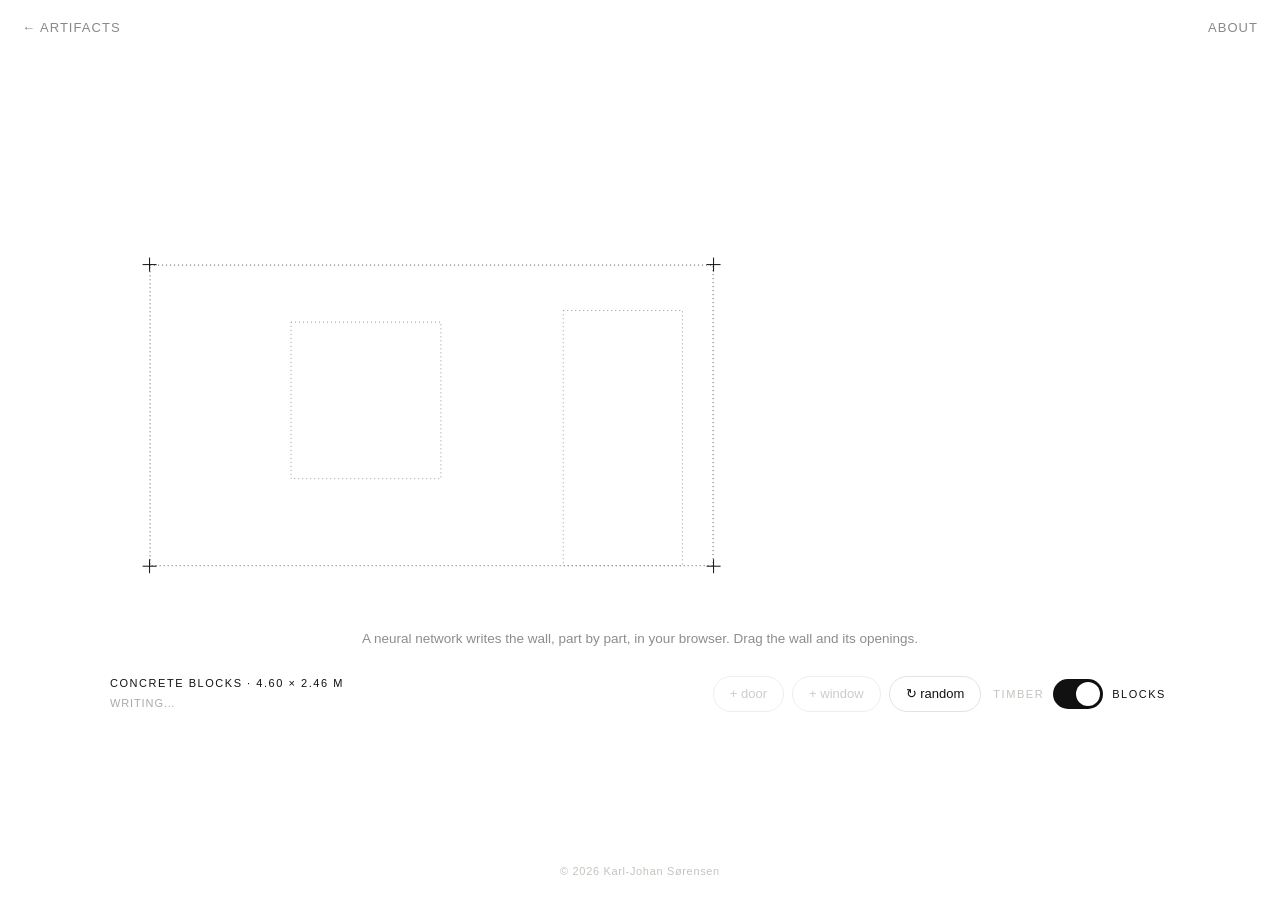
==== automake/index.html @ 66bc5e37 "Edge dragging, an about link, per-artifact default walls" ====
<!doctype html>
<html lang="en">
<head>
<meta charset="utf-8">
<meta name="viewport" content="width=device-width, initial-scale=1, viewport-fit=cover">
<title>Automake · draw a wall, a network fills it in</title>
<meta name="description" content="Drag a wall and its openings; a neural network writes every part of it, live, in your browser.">
<link rel="icon" href="data:image/svg+xml,%3Csvg xmlns='http://www.w3.org/2000/svg' viewBox='0 0 16 16'%3E%3Crect x='1' y='3' width='6' height='3' fill='%23c9bda6'/%3E%3Crect x='8' y='3' width='7' height='3' fill='%23c9bda6'/%3E%3Crect x='1' y='7' width='3' height='3' fill='%23e8e6e1'/%3E%3Crect x='5' y='7' width='6' height='3' fill='%23c9bda6'/%3E%3Crect x='12' y='7' width='3' height='3' fill='%23e8e6e1'/%3E%3Crect x='1' y='11' width='14' height='3' fill='%23c9bda6'/%3E%3C/svg%3E">
<script src="coi-serviceworker.min.js"></script><!-- MIT, Guido Zuidhof: shared memory for the model threads on hosts without COOP/COEP headers -->
<style>
* { box-sizing: border-box }
body { margin: 0; min-height: 100vh; background: #fff; color: #111; display: flex; flex-direction: column; justify-content: center;
  padding: env(safe-area-inset-top, 0) 24px calc(10px + env(safe-area-inset-bottom, 0));
  font: 15px/1.5 -apple-system, BlinkMacSystemFont, "Helvetica Neue", "Segoe UI", Arial, sans-serif; -webkit-font-smoothing: antialiased }
main { width: 100%; max-width: 1060px; margin: auto; display: flex; flex-direction: column; gap: 26px; padding: 24px 0 }
canvas { display: block; width: 100%; aspect-ratio: 2.3; min-height: 200px; max-height: 64vh; touch-action: none; outline: none; -webkit-tap-highlight-color: transparent }
p { margin: 0; text-align: center; color: #8d8d88; font-size: 13.5px }
.bar { display: flex; flex-wrap: wrap; align-items: flex-end; justify-content: space-between; gap: 14px }
#caption, #status { font-size: 11px; letter-spacing: .14em; text-transform: uppercase }
#status { color: #aaa; letter-spacing: .08em; margin-top: 4px; min-height: 1.5em }
.pills { display: flex; flex-wrap: wrap; gap: 8px }
button, select { font: inherit; font-size: 13px; line-height: 1.2; color: #111; background: #fff; border: 1px solid #e2e2de;
  border-radius: 999px; padding: 9px 16px; cursor: pointer; appearance: none; -webkit-appearance: none }
select { padding-right: 32px; background-image: linear-gradient(45deg, transparent 50%, #111 50%), linear-gradient(135deg, #111 50%, transparent 50%);
  background-position: right 17px center, right 13px center; background-size: 4px 4px; background-repeat: no-repeat }
button:hover { border-color: #bbb }
:disabled { color: #ccc; border-color: #eee; cursor: default; background-image: none }
.sw { display: inline-flex; align-items: center; gap: 9px; padding: 0 4px; cursor: pointer;
  font-size: 11px; letter-spacing: .14em; text-transform: uppercase; color: #c3c3be; -webkit-user-select: none; user-select: none }
.sw.frame .t, .sw.block .b { color: #111 }
#script { appearance: none; -webkit-appearance: none; position: relative; margin: 0; width: 50px; height: 30px; flex: none;
  border-radius: 999px; background: #e2e2de; cursor: pointer; transition: background .15s ease }
#script::after { content: ""; position: absolute; top: 3px; left: 3px; width: 24px; height: 24px; border-radius: 50%;
  background: #fff; box-shadow: 0 1px 3px rgba(0,0,0,.28); transition: transform .15s ease }
#script:checked { background: #111 }
#script:checked::after { transform: translateX(20px) }
.sw.off { opacity: .4; cursor: default }
#script:disabled { cursor: default }
button:focus-visible, select:focus-visible, #script:focus-visible { outline: 2px solid #111; outline-offset: 2px }
footer { text-align: center; color: #c3c3be; font-size: 11px; letter-spacing: .06em; padding: 10px 0 }
@media (max-width: 620px) {
  body { padding-left: 12px; padding-right: 12px }
  main { gap: 16px; padding: 10px 0 }
  .bar { flex-direction: column; align-items: center; gap: 12px }
  .pills { justify-content: center }
}
#load{height:3px;width:220px;max-width:60vw;background:#e8e8e8;margin-top:8px;border-radius:2px;overflow:hidden}#load i{display:block;height:100%;width:0;background:#3b8cff;box-shadow:0 0 6px #6fb2ff;transition:width .15s}#load[hidden]{display:none}
.back{position:fixed;top:18px;left:22px;font-size:13px;letter-spacing:.08em;text-transform:uppercase;color:#888;text-decoration:none}.back:hover{color:#111}
.back.right{left:auto;right:22px}#about{max-width:64ch;margin:0 auto;line-height:1.65;text-align:left}#about[hidden]{display:none}
</style>
</head>
<body>
<main>
  <a class="back" href="../">← artifacts</a>
  <a class="back right" id="aboutLink" href="#" hidden>about</a>
  <canvas id="canvas" tabindex="0" aria-label="The wall: drag the crosses at its corners, and its openings"></canvas>
  <p>A neural network writes the wall, part by part, in your browser. Drag the wall and its openings.</p>
  <div class="bar">
    <div><div id="caption"></div><div id="status" role="status"></div><div id="load" hidden><i></i></div></div>
    <div class="pills">
      <button id="addDoor" type="button">+ door</button>
      <button id="addWindow" type="button">+ window</button>
      <button id="random" type="button">↻ random</button>
      <label class="sw" id="sw"><span class="t">timber</span><input type="checkbox" id="script" aria-label="Build concrete blocks instead of a timber frame"><span class="b">blocks</span></label>
    </div>
  </div>
  <p id="about" hidden></p>
</main>
<footer>© 2026 Karl-Johan Sørensen</footer>
<script type="module" src="js/app.js"></script>
</body>
</html>
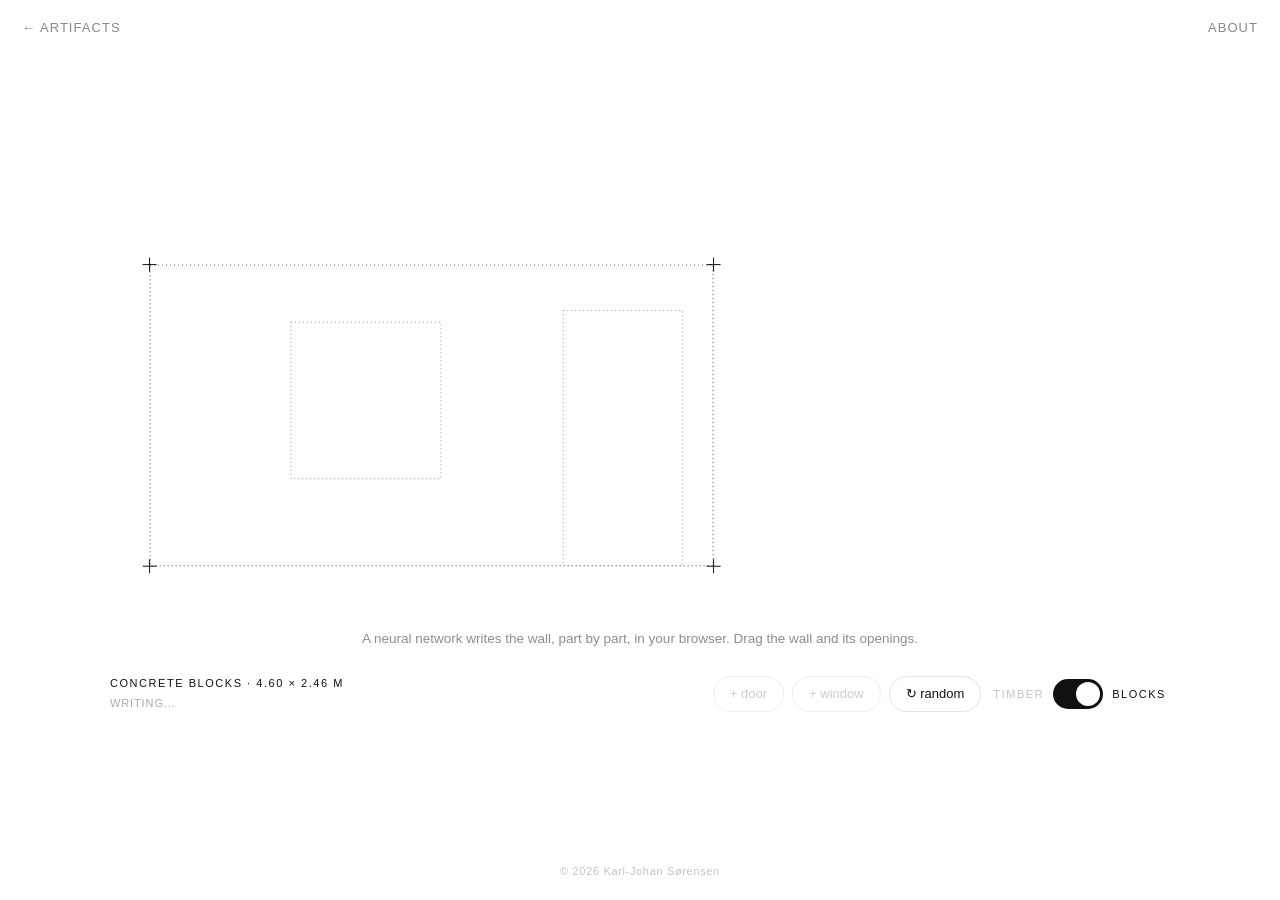
==== commit 19a30779: "Remove the switch where it can do nothing" ====
--- a/automake/index.html
+++ b/automake/index.html
@@ -34,8 +34,6 @@
   background: #fff; box-shadow: 0 1px 3px rgba(0,0,0,.28); transition: transform .15s ease }
 #script:checked { background: #111 }
 #script:checked::after { transform: translateX(20px) }
-.sw.off { opacity: .4; cursor: default }
-#script:disabled { cursor: default }
 button:focus-visible, select:focus-visible, #script:focus-visible { outline: 2px solid #111; outline-offset: 2px }
 footer { text-align: center; color: #c3c3be; font-size: 11px; letter-spacing: .06em; padding: 10px 0 }
 @media (max-width: 620px) {
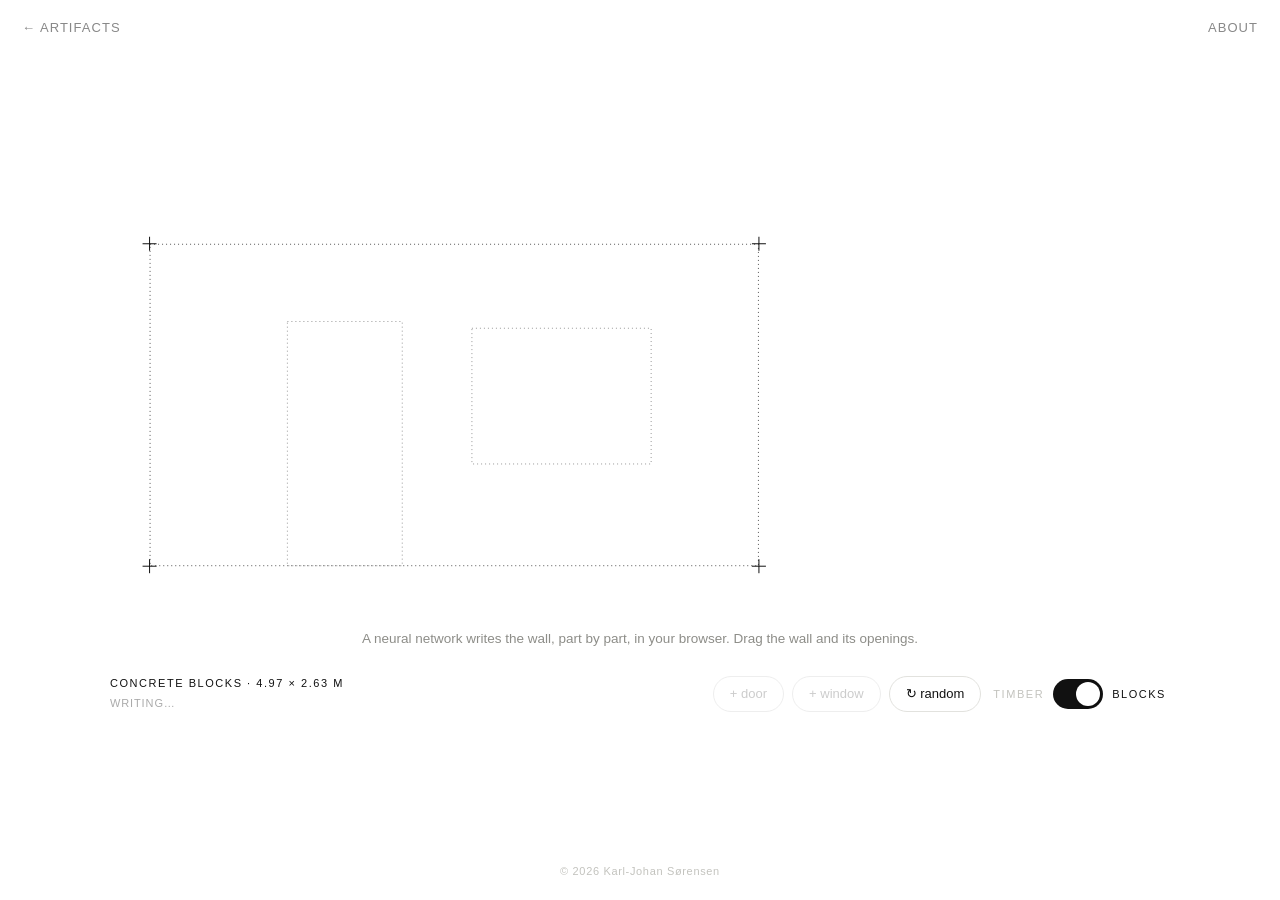
==== commit 9af87b0d: "A third artifact: a neural net that has learned to put studs under loads. The engine builds the poin" ====
--- a/automake/index.html
+++ b/automake/index.html
@@ -58,6 +58,7 @@
     <div class="pills">
       <button id="addDoor" type="button">+ door</button>
       <button id="addWindow" type="button">+ window</button>
+      <button id="addLoad" type="button">+ load</button>
       <button id="random" type="button">↻ random</button>
       <label class="sw" id="sw"><span class="t">timber</span><input type="checkbox" id="script" aria-label="Build concrete blocks instead of a timber frame"><span class="b">blocks</span></label>
     </div>
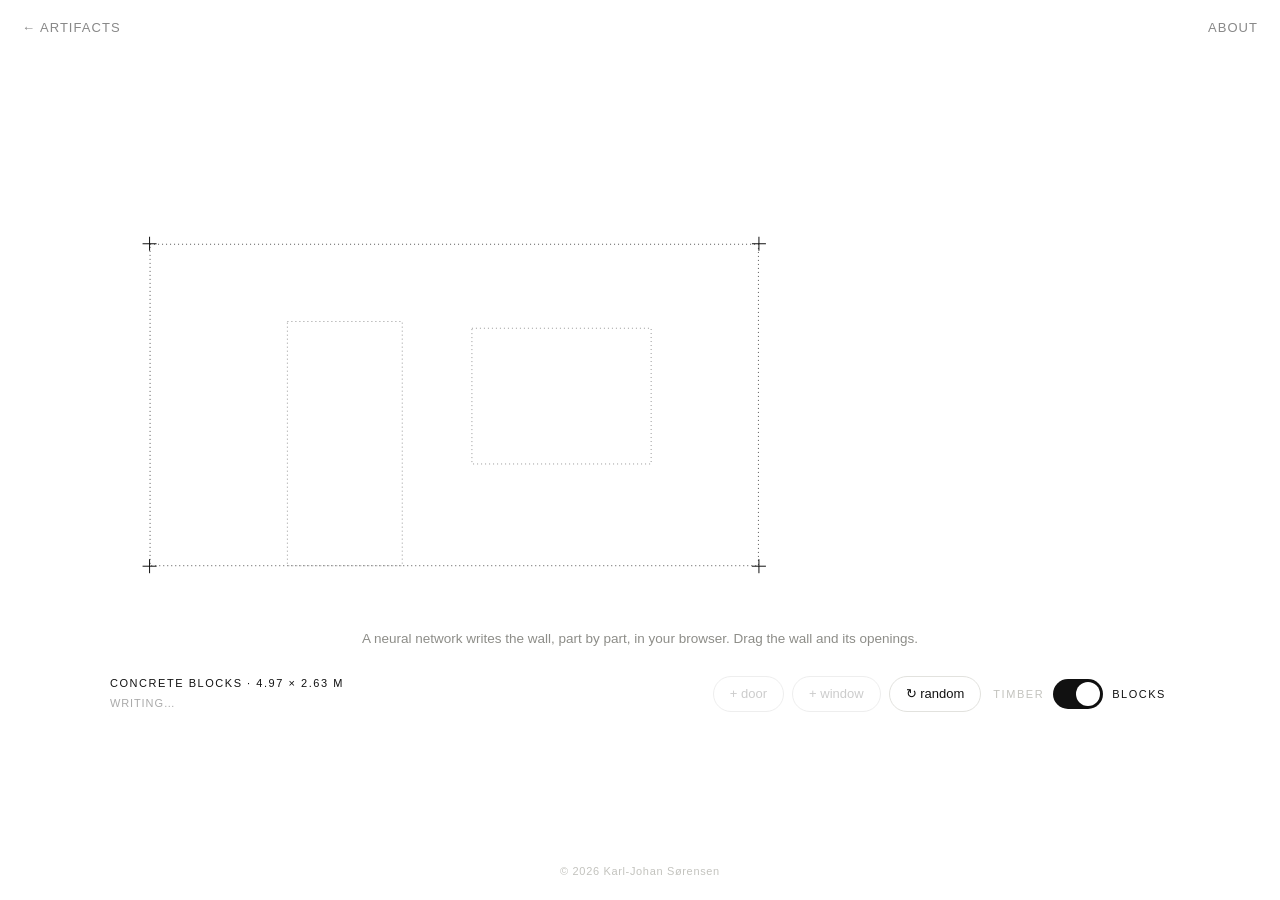
==== commit 03e4fb9c: "The third artifact runs X8 (expert iteration round 9), and reads line loads X8_frame, the framing ne" ====
--- a/automake/index.html
+++ b/automake/index.html
@@ -59,6 +59,7 @@
       <button id="addDoor" type="button">+ door</button>
       <button id="addWindow" type="button">+ window</button>
       <button id="addLoad" type="button">+ load</button>
+      <button id="addLine" type="button">+ line load</button>
       <button id="random" type="button">↻ random</button>
       <label class="sw" id="sw"><span class="t">timber</span><input type="checkbox" id="script" aria-label="Build concrete blocks instead of a timber frame"><span class="b">blocks</span></label>
     </div>
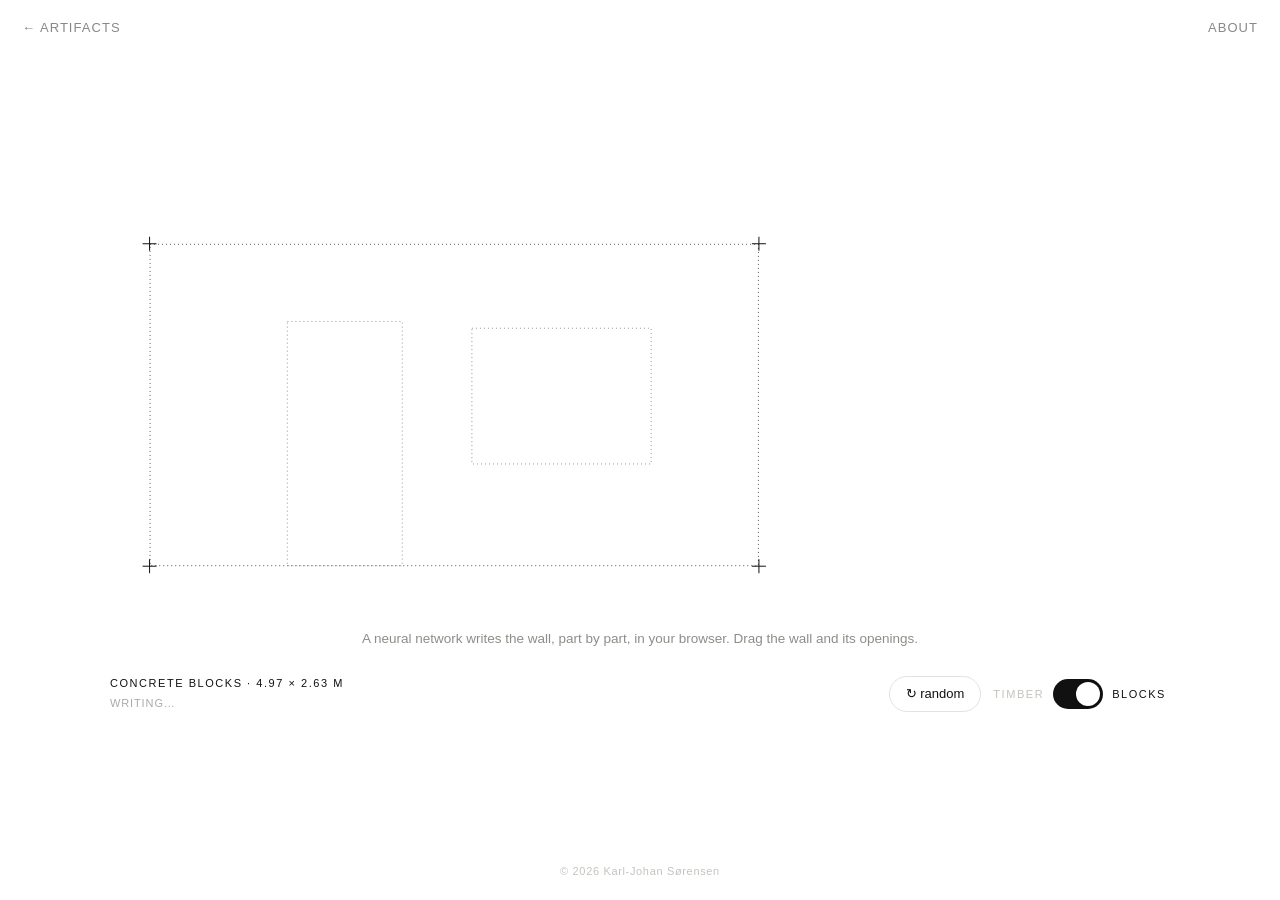
==== commit 37064c62: "Artifact 3: buttons absent when they cannot act; the example wall leaves room for one more load Co-A" ====
--- a/automake/index.html
+++ b/automake/index.html
@@ -24,7 +24,6 @@
 select { padding-right: 32px; background-image: linear-gradient(45deg, transparent 50%, #111 50%), linear-gradient(135deg, #111 50%, transparent 50%);
   background-position: right 17px center, right 13px center; background-size: 4px 4px; background-repeat: no-repeat }
 button:hover { border-color: #bbb }
-:disabled { color: #ccc; border-color: #eee; cursor: default; background-image: none }
 .sw { display: inline-flex; align-items: center; gap: 9px; padding: 0 4px; cursor: pointer;
   font-size: 11px; letter-spacing: .14em; text-transform: uppercase; color: #c3c3be; -webkit-user-select: none; user-select: none }
 .sw.frame .t, .sw.block .b { color: #111 }
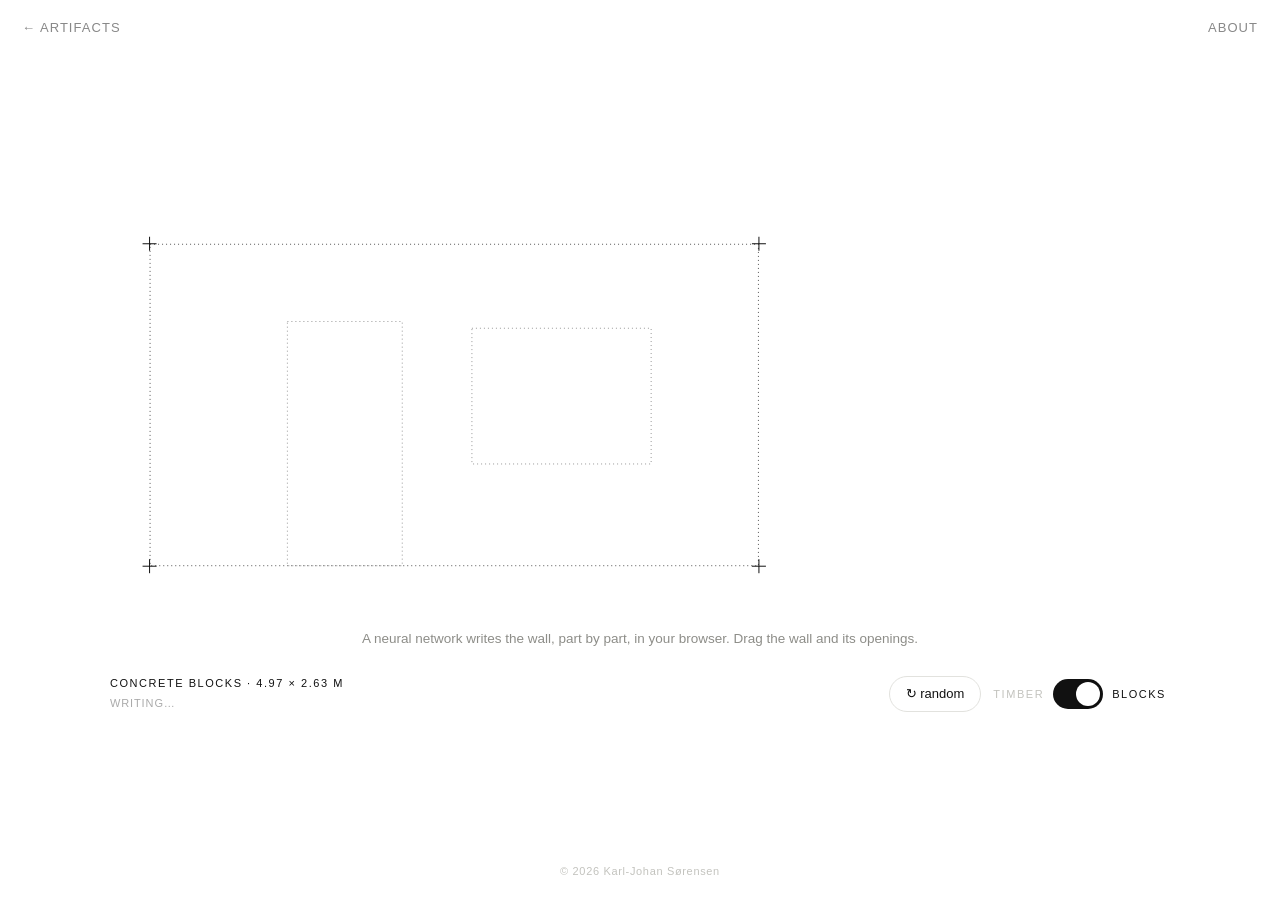
==== commit 5ee1845c: "Artifact 3: the load is one array - drag the line, drag an arrow Loads set out 600 mm apart, drawn a" ====
--- a/automake/index.html
+++ b/automake/index.html
@@ -57,8 +57,6 @@
     <div class="pills">
       <button id="addDoor" type="button">+ door</button>
       <button id="addWindow" type="button">+ window</button>
-      <button id="addLoad" type="button">+ load</button>
-      <button id="addLine" type="button">+ line load</button>
       <button id="random" type="button">↻ random</button>
       <label class="sw" id="sw"><span class="t">timber</span><input type="checkbox" id="script" aria-label="Build concrete blocks instead of a timber frame"><span class="b">blocks</span></label>
     </div>
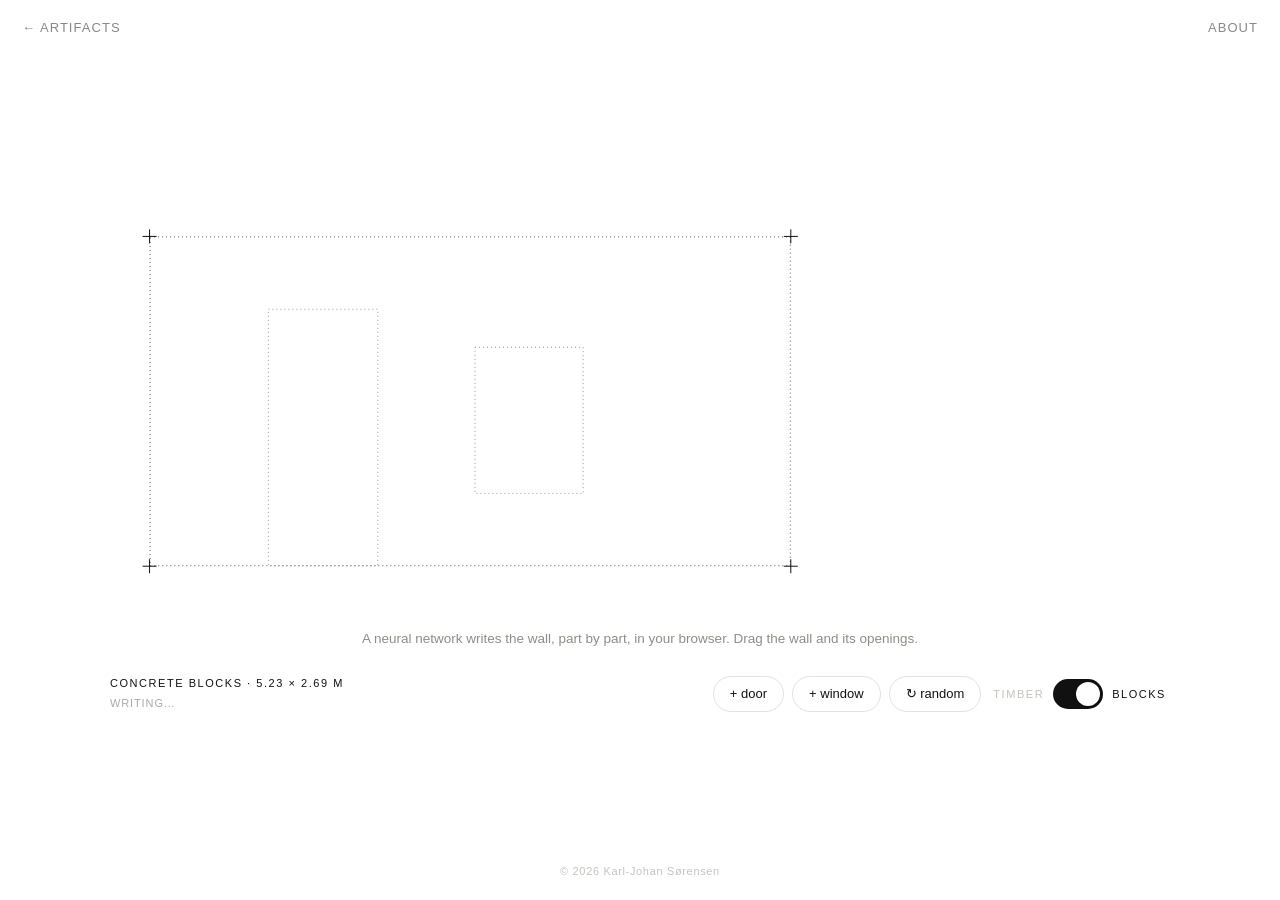
==== commit 9d6460b8: "X10 behind the third artifact: a stud under every load X10_frame replaces X8 (its weights removed): " ====
--- a/automake/index.html
+++ b/automake/index.html
@@ -14,6 +14,7 @@
   font: 15px/1.5 -apple-system, BlinkMacSystemFont, "Helvetica Neue", "Segoe UI", Arial, sans-serif; -webkit-font-smoothing: antialiased }
 main { width: 100%; max-width: 1060px; margin: auto; display: flex; flex-direction: column; gap: 26px; padding: 24px 0 }
 canvas { display: block; width: 100%; aspect-ratio: 2.3; min-height: 200px; max-height: 64vh; touch-action: none; outline: none; -webkit-tap-highlight-color: transparent }
+canvas[hidden] { display: none }
 p { margin: 0; text-align: center; color: #8d8d88; font-size: 13.5px }
 .bar { display: flex; flex-wrap: wrap; align-items: flex-end; justify-content: space-between; gap: 14px }
 #caption, #status { font-size: 11px; letter-spacing: .14em; text-transform: uppercase }
@@ -26,14 +27,14 @@
 button:hover { border-color: #bbb }
 .sw { display: inline-flex; align-items: center; gap: 9px; padding: 0 4px; cursor: pointer;
   font-size: 11px; letter-spacing: .14em; text-transform: uppercase; color: #c3c3be; -webkit-user-select: none; user-select: none }
-.sw.frame .t, .sw.block .b { color: #111 }
-#script { appearance: none; -webkit-appearance: none; position: relative; margin: 0; width: 50px; height: 30px; flex: none;
+.sw.off .t, .sw.on .b { color: #111 }
+.sw input { appearance: none; -webkit-appearance: none; position: relative; margin: 0; width: 50px; height: 30px; flex: none;
   border-radius: 999px; background: #e2e2de; cursor: pointer; transition: background .15s ease }
-#script::after { content: ""; position: absolute; top: 3px; left: 3px; width: 24px; height: 24px; border-radius: 50%;
+.sw input::after { content: ""; position: absolute; top: 3px; left: 3px; width: 24px; height: 24px; border-radius: 50%;
   background: #fff; box-shadow: 0 1px 3px rgba(0,0,0,.28); transition: transform .15s ease }
-#script:checked { background: #111 }
-#script:checked::after { transform: translateX(20px) }
-button:focus-visible, select:focus-visible, #script:focus-visible { outline: 2px solid #111; outline-offset: 2px }
+.sw input:checked { background: #111 }
+.sw input:checked::after { transform: translateX(20px) }
+button:focus-visible, select:focus-visible, .sw input:focus-visible { outline: 2px solid #111; outline-offset: 2px }
 footer { text-align: center; color: #c3c3be; font-size: 11px; letter-spacing: .06em; padding: 10px 0 }
 @media (max-width: 620px) {
   body { padding-left: 12px; padding-right: 12px }
@@ -51,14 +52,16 @@
   <a class="back" href="../">← artifacts</a>
   <a class="back right" id="aboutLink" href="#" hidden>about</a>
   <canvas id="canvas" tabindex="0" aria-label="The wall: drag the crosses at its corners, and its openings"></canvas>
-  <p>A neural network writes the wall, part by part, in your browser. Drag the wall and its openings.</p>
+  <canvas id="gl" aria-label="The wall in three dimensions: drag to turn it" hidden></canvas>
+  <p>A neural network writes the wall, part by part, in your browser. <span id="hint">Drag the wall and its openings.</span></p>
   <div class="bar">
     <div><div id="caption"></div><div id="status" role="status"></div><div id="load" hidden><i></i></div></div>
     <div class="pills">
       <button id="addDoor" type="button">+ door</button>
       <button id="addWindow" type="button">+ window</button>
       <button id="random" type="button">↻ random</button>
-      <label class="sw" id="sw"><span class="t">timber</span><input type="checkbox" id="script" aria-label="Build concrete blocks instead of a timber frame"><span class="b">blocks</span></label>
+      <label class="sw off" id="sw"><span class="t">timber</span><input type="checkbox" id="script" aria-label="Build concrete blocks instead of a timber frame"><span class="b">blocks</span></label>
+      <label class="sw off" id="vsw"><span class="t">2D</span><input type="checkbox" id="view" aria-label="See the wall in three dimensions"><span class="b">3D</span></label>
     </div>
   </div>
   <p id="about" hidden></p>
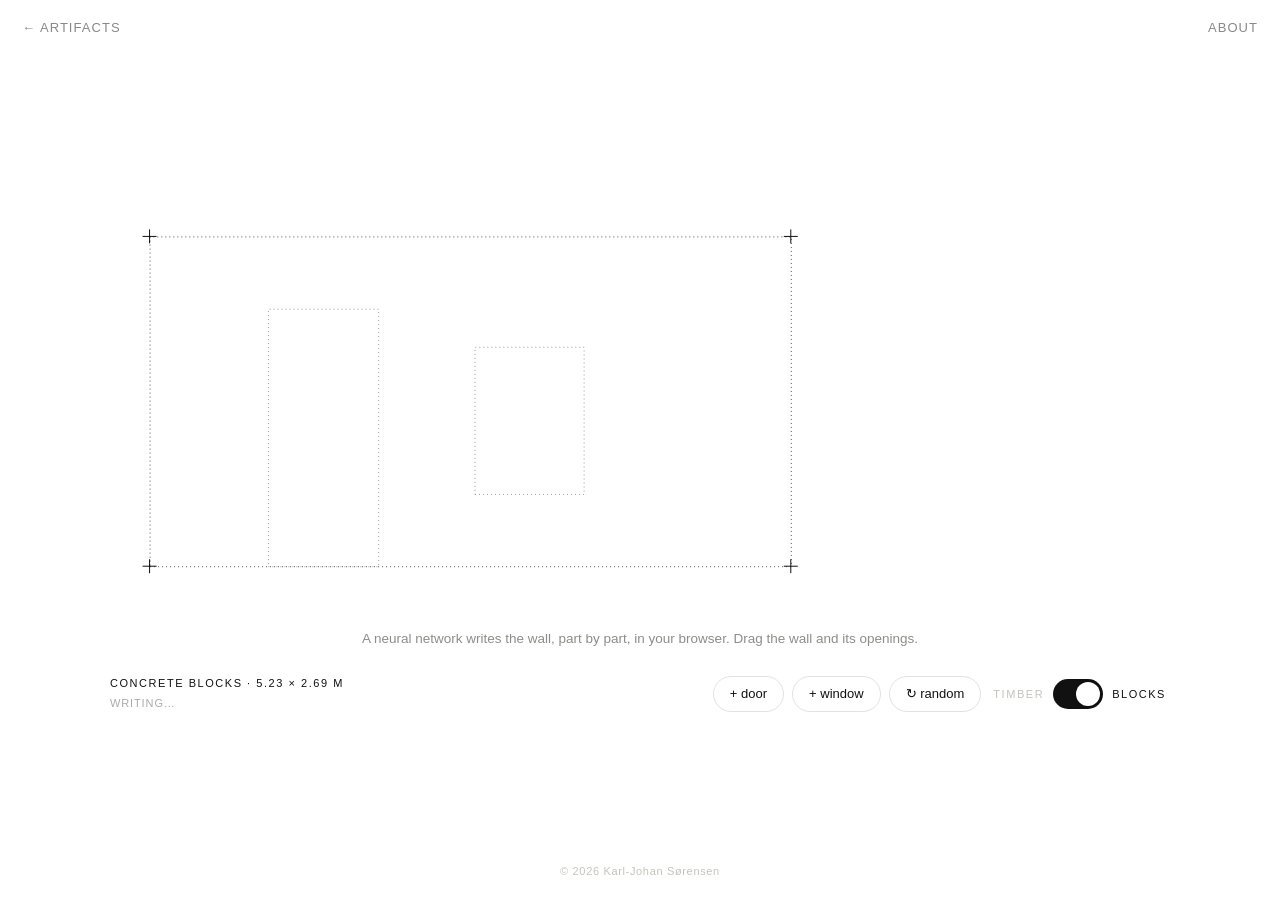
==== commit da83939a: "Two more artifacts: a wall of any outline, and a wall from the timber you have The fifth and sixth a" ====
--- a/automake/index.html
+++ b/automake/index.html
@@ -25,16 +25,22 @@
 select { padding-right: 32px; background-image: linear-gradient(45deg, transparent 50%, #111 50%), linear-gradient(135deg, #111 50%, transparent 50%);
   background-position: right 17px center, right 13px center; background-size: 4px 4px; background-repeat: no-repeat }
 button:hover { border-color: #bbb }
+/* the inventory: one small toggle per section of the timber catalogue, black where the design has that section */
+#inv { justify-content: center; gap: 6px }
+#inv button { padding: 7px 13px; font-size: 12px; color: #9a9a95 }
+#inv button.on { background: #111; border-color: #111; color: #fff }
+#inv[hidden] { display: none }
 .sw { display: inline-flex; align-items: center; gap: 9px; padding: 0 4px; cursor: pointer;
   font-size: 11px; letter-spacing: .14em; text-transform: uppercase; color: #c3c3be; -webkit-user-select: none; user-select: none }
-.sw.off .t, .sw.on .b { color: #111 }
-.sw input { appearance: none; -webkit-appearance: none; position: relative; margin: 0; width: 50px; height: 30px; flex: none;
+.sw.frame .t, .sw.block .b, .sw.off .t, .sw.on .b { color: #111 }
+.sw[hidden] { display: none }
+#script, #view { appearance: none; -webkit-appearance: none; position: relative; margin: 0; width: 50px; height: 30px; flex: none;
   border-radius: 999px; background: #e2e2de; cursor: pointer; transition: background .15s ease }
-.sw input::after { content: ""; position: absolute; top: 3px; left: 3px; width: 24px; height: 24px; border-radius: 50%;
+#script::after, #view::after { content: ""; position: absolute; top: 3px; left: 3px; width: 24px; height: 24px; border-radius: 50%;
   background: #fff; box-shadow: 0 1px 3px rgba(0,0,0,.28); transition: transform .15s ease }
-.sw input:checked { background: #111 }
-.sw input:checked::after { transform: translateX(20px) }
-button:focus-visible, select:focus-visible, .sw input:focus-visible { outline: 2px solid #111; outline-offset: 2px }
+#script:checked, #view:checked { background: #111 }
+#script:checked::after, #view:checked::after { transform: translateX(20px) }
+button:focus-visible, select:focus-visible, #script:focus-visible, #view:focus-visible { outline: 2px solid #111; outline-offset: 2px }
 footer { text-align: center; color: #c3c3be; font-size: 11px; letter-spacing: .06em; padding: 10px 0 }
 @media (max-width: 620px) {
   body { padding-left: 12px; padding-right: 12px }
@@ -60,10 +66,12 @@
       <button id="addDoor" type="button">+ door</button>
       <button id="addWindow" type="button">+ window</button>
       <button id="random" type="button">↻ random</button>
-      <label class="sw off" id="sw"><span class="t">timber</span><input type="checkbox" id="script" aria-label="Build concrete blocks instead of a timber frame"><span class="b">blocks</span></label>
+      <button id="rake" type="button">+ rake</button>
       <label class="sw off" id="vsw"><span class="t">2D</span><input type="checkbox" id="view" aria-label="See the wall in three dimensions"><span class="b">3D</span></label>
+      <label class="sw" id="sw"><span class="t">timber</span><input type="checkbox" id="script" aria-label="Build concrete blocks instead of a timber frame"><span class="b">blocks</span></label>
     </div>
   </div>
+  <div class="pills" id="inv" hidden></div>
   <p id="about" hidden></p>
 </main>
 <footer>© 2026 Karl-Johan Sørensen</footer>
